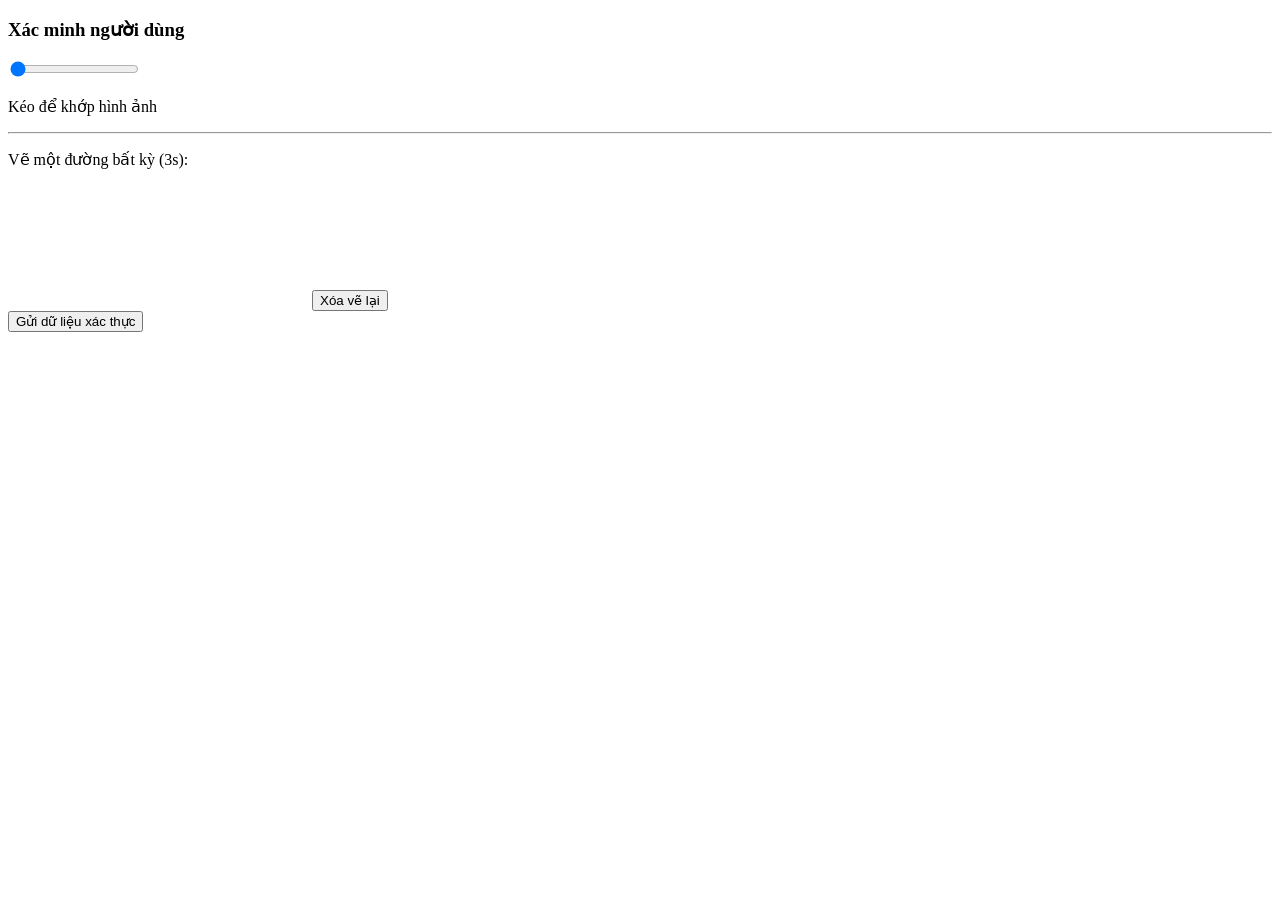
==== index.html @ 41bde9d8 "Add files via upload" ====
<!DOCTYPE html>
<html lang="vi">
<head>
    <meta charset="UTF-8">
    <meta name="viewport" content="width=device-width, initial-scale=1.0">
    <title>CAPTCHA Hành Vi - Member 1</title>
    <link rel="stylesheet" href="style.css">
</head>
<body>

    <div class="captcha-card">
        <h3>Xác minh người dùng</h3>
        
        <!-- Khu vực Puzzle -->
        <div class="puzzle-container" id="puzzleContainer">
            <div id="bg-image"></div>
            <div id="target-hole"></div>
            <div id="puzzle-piece"></div>
        </div>

        <!-- Slider điều khiển -->
        <div class="slider-box">
            <input type="range" id="captchaSlider" min="0" max="100" value="0">
            <p>Kéo để khớp hình ảnh</p>
        </div>

        <hr>

        <!-- Khu vực Vẽ -->
        <div class="canvas-box">
            <p>Vẽ một đường bất kỳ (3s):</p>
            <canvas id="drawCanvas" width="300" height="120"></canvas>
            <button type="button" id="clearCanvas">Xóa vẽ lại</button>
        </div>

        <button id="submitBtn">Gửi dữ liệu xác thực</button>
        
        <!-- Thông báo kết quả -->
        <div id="status-msg"></div>
    </div>

    <script src="script.js"></script>

</body>
</html>
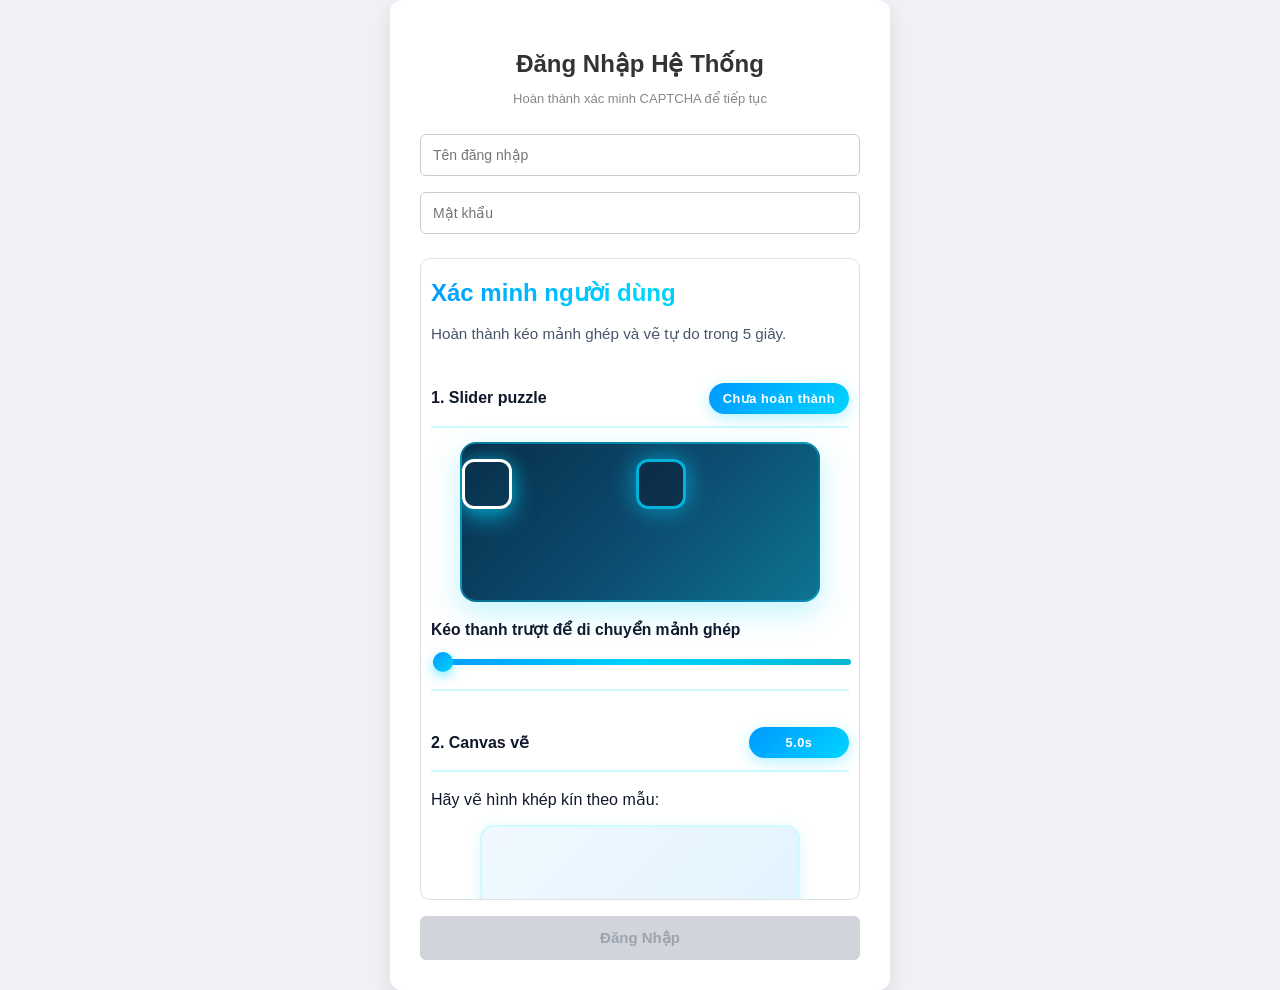
==== commit ee1607d4: "deploy vercel" ====
--- a/index.html
+++ b/index.html
@@ -2,44 +2,249 @@
 <html lang="vi">
 <head>
     <meta charset="UTF-8">
-    <meta name="viewport" content="width=device-width, initial-scale=1.0">
-    <title>CAPTCHA Hành Vi - Member 1</title>
-    <link rel="stylesheet" href="style.css">
+    <title>Trang Đăng Nhập Demo</title>
+    <style>
+        * { box-sizing: border-box; }
+
+        body {
+            font-family: Arial, sans-serif;
+            background: #f0f2f5;
+            display: flex;
+            justify-content: center;
+            align-items: center;
+            min-height: 100vh;
+            margin: 0;
+        }
+
+        .login-box {
+            background: white;
+            padding: 30px;
+            border-radius: 12px;
+            box-shadow: 0 8px 24px rgba(0,0,0,0.1);
+            width: 500px;
+            text-align: center;
+        }
+
+        h2 { margin-bottom: 4px; color: #333; }
+        .subtitle { color: #888; font-size: 13px; margin-bottom: 20px; }
+
+        input {
+            width: 100%;
+            padding: 12px;
+            margin: 8px 0;
+            border: 1px solid #ccc;
+            border-radius: 6px;
+            font-size: 14px;
+            transition: border-color 0.2s;
+        }
+        input:focus { outline: none; border-color: #1a73e8; }
+
+        /* ── CAPTCHA wrapper ── */
+        #captchaWrapper {
+            margin-top: 16px;
+            border: 1px solid #e0e0e0;
+            border-radius: 10px;
+            overflow: hidden;
+            transition: height 0.4s ease, opacity 0.4s ease, margin 0.4s ease;
+        }
+
+        #captchaWrapper iframe {
+            width: 100%;
+            height: 640px;
+            border: none;
+            display: block;
+        }
+
+        /* ── Badge xác thực thành công ── */
+        #verifiedBadge {
+            display: none;
+            align-items: center;
+            justify-content: center;
+            gap: 10px;
+            padding: 14px 20px;
+            background: #f0fff4;
+            border: 1px solid #68d391;
+            border-radius: 10px;
+            color: #276749;
+            font-size: 14px;
+            font-weight: 600;
+            margin-top: 16px;
+        }
+        #verifiedBadge .check-icon {
+            width: 22px; height: 22px;
+            background: #38a169;
+            border-radius: 50%;
+            display: flex; align-items: center; justify-content: center;
+            flex-shrink: 0;
+        }
+        #verifiedBadge .check-icon svg {
+            width: 13px; height: 13px;
+            stroke: white; stroke-width: 2.5;
+            fill: none;
+        }
+
+        /* ── Nút đăng nhập ── */
+        #loginBtn {
+            width: 100%;
+            padding: 13px;
+            border: none;
+            border-radius: 6px;
+            cursor: pointer;
+            font-size: 15px;
+            font-weight: bold;
+            margin-top: 16px;
+            transition: background 0.25s, transform 0.15s;
+        }
+        #loginBtn:disabled {
+            background: #d1d5db;
+            color: #9ca3af;
+            cursor: not-allowed;
+        }
+        #loginBtn:not(:disabled) {
+            background: #1a73e8;
+            color: white;
+        }
+        #loginBtn:not(:disabled):hover {
+            background: #1558c0;
+            transform: translateY(-1px);
+        }
+
+        /* ── Overlay thành công ── */
+        #successOverlay {
+            display: none;
+            position: fixed; inset: 0;
+            background: rgba(240, 242, 245, 0.95);
+            backdrop-filter: blur(6px);
+            z-index: 999;
+            flex-direction: column;
+            align-items: center;
+            justify-content: center;
+            gap: 14px;
+            animation: fadeIn 0.35s ease;
+        }
+        #successOverlay.show { display: flex; }
+
+        @keyframes fadeIn { from { opacity: 0; } to { opacity: 1; } }
+
+        .success-circle {
+            width: 80px; height: 80px;
+            border-radius: 50%;
+            background: #38a169;
+            display: flex; align-items: center; justify-content: center;
+            animation: popIn 0.45s cubic-bezier(0.34, 1.56, 0.64, 1);
+        }
+        @keyframes popIn {
+            from { transform: scale(0); opacity: 0; }
+            to   { transform: scale(1); opacity: 1; }
+        }
+        .success-circle svg {
+            width: 40px; height: 40px;
+            stroke: white; stroke-width: 3;
+            fill: none; stroke-linecap: round; stroke-linejoin: round;
+        }
+        .success-title { font-size: 1.5rem; font-weight: bold; color: #1a1a1a; margin: 0; }
+        .success-sub   { color: #6b7280; font-size: 14px; margin: 0; }
+    </style>
 </head>
 <body>
 
-    <div class="captcha-card">
-        <h3>Xác minh người dùng</h3>
-        
-        <!-- Khu vực Puzzle -->
-        <div class="puzzle-container" id="puzzleContainer">
-            <div id="bg-image"></div>
-            <div id="target-hole"></div>
-            <div id="puzzle-piece"></div>
+<div class="login-box">
+    <h2>Đăng Nhập Hệ Thống</h2>
+    <p class="subtitle">Hoàn thành xác minh CAPTCHA để tiếp tục</p>
+
+    <input type="text"     id="username" placeholder="Tên đăng nhập">
+    <input type="password" id="password" placeholder="Mật khẩu">
+
+    <!-- CAPTCHA iframe -->
+    <div id="captchaWrapper">
+        <iframe
+            id="captchaFrame"
+            src="/captcha.html"
+            title="CAPTCHA xác minh hành vi"
+        ></iframe>
+    </div>
+
+    <!-- Hiện ra sau khi xác thực xong, thay chỗ iframe -->
+    <div id="verifiedBadge">
+        <div class="check-icon">
+            <svg viewBox="0 0 24 24"><polyline points="20 6 9 17 4 12"/></svg>
         </div>
-
-        <!-- Slider điều khiển -->
-        <div class="slider-box">
-            <input type="range" id="captchaSlider" min="0" max="100" value="0">
-            <p>Kéo để khớp hình ảnh</p>
-        </div>
-
-        <hr>
-
-        <!-- Khu vực Vẽ -->
-        <div class="canvas-box">
-            <p>Vẽ một đường bất kỳ (3s):</p>
-            <canvas id="drawCanvas" width="300" height="120"></canvas>
-            <button type="button" id="clearCanvas">Xóa vẽ lại</button>
-        </div>
-
-        <button id="submitBtn">Gửi dữ liệu xác thực</button>
-        
-        <!-- Thông báo kết quả -->
-        <div id="status-msg"></div>
+        Xác minh thành công — bạn là người thật
     </div>
 
-    <script src="script.js"></script>
+    <button id="loginBtn" disabled>Đăng Nhập</button>
+</div>
+
+<!-- Overlay toàn màn hình sau khi nhấn Đăng nhập -->
+<div id="successOverlay">
+    <div class="success-circle">
+        <svg viewBox="0 0 24 24"><polyline points="20 6 9 17 4 12"/></svg>
+    </div>
+    <p class="success-title">Đăng nhập thành công!</p>
+    <p class="success-sub">Đang chuyển hướng vào hệ thống…</p>
+</div>
+
+<script>
+    // ── Nhận kết quả CAPTCHA từ iframe ──
+    window.addEventListener('message', function(event) {
+        if (!event.data || event.data.type !== "CAPTCHA_RESULT") return;
+
+        const loginBtn = document.getElementById('loginBtn');
+
+        if (event.data.status === "success") {
+
+            // 1. Thu nhỏ và ẩn iframe CAPTCHA
+            const wrapper = document.getElementById('captchaWrapper');
+            const currentH = wrapper.offsetHeight;
+            wrapper.style.height   = currentH + 'px'; // fix cứng để transition hoạt động
+            wrapper.style.overflow = 'hidden';
+
+            requestAnimationFrame(() => {
+                wrapper.style.transition = 'height 0.4s ease, opacity 0.4s ease, margin-top 0.4s ease';
+                wrapper.style.height     = '0px';
+                wrapper.style.opacity    = '0';
+                wrapper.style.marginTop  = '0';
+            });
+
+            // 2. Sau animation: ẩn hẳn wrapper, hiện badge
+            setTimeout(() => {
+                wrapper.style.display = 'none';
+                document.getElementById('verifiedBadge').style.display = 'flex';
+            }, 420);
+
+            // 3. Mở khoá nút Đăng nhập
+            loginBtn.disabled  = false;
+            loginBtn.innerText = 'Đăng Nhập';
+
+        } else if (event.data.status === "failed") {
+
+            loginBtn.disabled         = true;
+            loginBtn.innerText        = 'Xác Thực Thất Bại — Thử lại';
+            loginBtn.style.background = '#dc3545';
+            loginBtn.style.color      = 'white';
+
+            setTimeout(() => {
+                loginBtn.innerText        = 'Đăng Nhập';
+                loginBtn.style.background = '';
+                loginBtn.style.color      = '';
+            }, 2500);
+        }
+    });
+
+    // ── Nhấn Đăng nhập ──
+    document.getElementById('loginBtn').addEventListener('click', function() {
+        const username = document.getElementById('username').value.trim();
+        const password = document.getElementById('password').value;
+
+        if (!username || !password) {
+            alert('Vui lòng nhập tên đăng nhập và mật khẩu.');
+            return;
+        }
+
+        // TODO: thay bằng fetch('/api/login', ...) khi có backend đăng nhập
+        document.getElementById('successOverlay').classList.add('show');
+    });
+</script>
 
 </body>
 </html>
